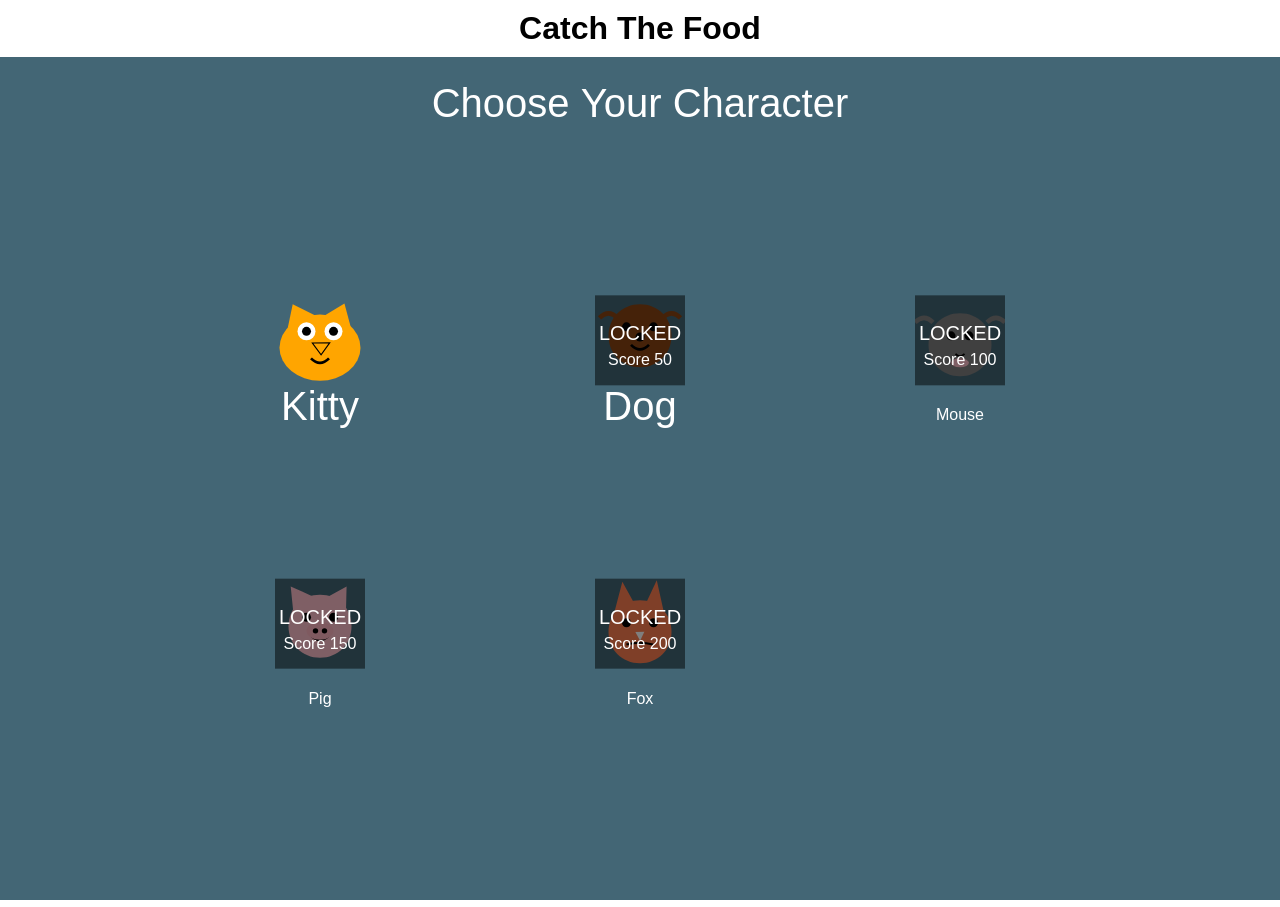
==== catch-the-food/index.html @ 4b5584a0 "new folder" ====
<!DOCTYPE html>
<html lang="en">
<head>
    <meta charset="UTF-8">
    <meta name="viewport" content="width=device-width, initial-scale=1.0">
    <title>Catch The Food</title>
    <style>
        body, html {
            margin: 0;
            padding: 0;
            height: 100%;
            overflow: hidden;
            font-family: Arial, Helvetica, sans-serif;
        }
        h1 {
            text-align: center;
            margin: 10px 0;
        }
        canvas {
            display: block;
            width: 100%;
            height: calc(100% - 50px); /* Adjust based on header height */
        }
        #controls {
            position: absolute;
            top: 10px;
            right: 10px;
        }
        #controls button {
            margin-left: 10px;
            padding: 5px 10px;
            font-size: 16px;
        }
    </style>
</head>
<body>
    <h1>Catch The Food</h1>
    <div id="controls" style="display: none;">
        <button id="pauseBtn">Pause</button>
        <button id="restartBtn">Restart</button>
    </div>
    <canvas id="gameCanvas"></canvas>
    <audio id="targetSound" src="target.wav"></audio>
    <audio id="splatSound" src="splat.wav"></audio>
    <script>
        // Get the canvas element
        const canvas = document.getElementById('gameCanvas');
        const ctx = canvas.getContext('2d');

        console.log('Canvas element:', canvas);
        console.log('Canvas context:', ctx);

        // Set canvas size
        function resizeCanvas() {
            canvas.width = window.innerWidth;
            canvas.height = window.innerHeight - 50; // Adjust for header
            console.log('Canvas resized:', canvas.width, 'x', canvas.height);
        }
        resizeCanvas();
        window.addEventListener('resize', resizeCanvas);

        // Load character images
        const kittyImage = new Image();
        kittyImage.src = 'kitty.svg';
        const dogImage = new Image();
        dogImage.src = 'dog.svg';
        const mouseImage = new Image();
        mouseImage.src = 'mouse.svg';
        const pigImage = new Image();
        pigImage.src = 'pig.svg';
        const foxImage = new Image();
        foxImage.src = 'fox.svg';

        let selectedCharacter = null;

        // Game state
        let gameState = {
            fallingFood: [],
            character: {
                x: canvas.width / 2 - 45, // Center horizontally
                y: canvas.height - 225,
                width: 90,
                height: 90,
                speed: 300 // pixels per second
            },
            score: 0,
            highScore: parseInt(localStorage.getItem('highScore')) || 0,
            missedFood: 0,
            isPaused: false,
            isGameOver: false,
            groundColors: [],
            targetFood: '',
            newHighScore: false,
            foodSpawnTimer: 0,
            foodSpawnInterval: 0.5, // Spawn food every 0.5 seconds
            characterSelection: true
        };

        // Initialize ground colors
        for (let i = 0; i < canvas.width; i++) {
            gameState.groundColors.push('#8B4513');
        }

        // Get control buttons
        const pauseBtn = document.getElementById('pauseBtn');
        const restartBtn = document.getElementById('restartBtn');

        // Event listeners for buttons
        pauseBtn.addEventListener('click', togglePause);
        restartBtn.addEventListener('click', restartGame);

        function togglePause() {
            gameState.isPaused = !gameState.isPaused;
            pauseBtn.textContent = gameState.isPaused ? 'Resume' : 'Pause';
        }

        function startGame(character) {
            console.log('Starting game with character:', character);
            selectedCharacter = character;
            gameState.characterSelection = false;
            document.getElementById('controls').style.display = 'block';
            restartGame(false);
            lastTime = 0; // Reset lastTime to restart the game loop properly
            console.log('Selected character after starting game:', selectedCharacter);
        }

        function restartGame(resetCharacter = true) {
            const currentHighScore = Math.max(gameState.score, gameState.highScore);
            localStorage.setItem('highScore', currentHighScore);
            
            gameState = {
                fallingFood: [],
                character: {
                    x: canvas.width / 2 - 45, // Center horizontally
                    y: canvas.height - 225,
                    width: 90,
                    height: 90,
                    speed: 300 // pixels per second
                },
                score: 0,
                highScore: currentHighScore,
                missedFood: 0,
                isPaused: false,
                isGameOver: false,
                groundColors: [],
                targetFood: foodTypes[Math.floor(Math.random() * foodTypes.length)],
                newHighScore: false,
                foodSpawnTimer: 0,
                foodSpawnInterval: 0.5, // Spawn food every 0.5 seconds
                characterSelection: resetCharacter
            };
            pauseBtn.textContent = 'Pause';
            // Reinitialize ground colors
            for (let i = 0; i < canvas.width; i++) {
                gameState.groundColors.push('#8B4513');
            }
            if (resetCharacter) {
                selectedCharacter = null;
                document.getElementById('controls').style.display = 'none';
            } else {
                document.getElementById('controls').style.display = 'block';
            }
        }

        // Function to handle character selection
        function handleCharacterSelection(x, y) {
            if (gameState.characterSelection) {
                const characterSize = 90;
                const rows = 2;
                const cols = 3;

                for (let i = 0; i < rows; i++) {
                    for (let j = 0; j < cols; j++) {
                        const index = i * cols + j;
                        if (index < characters.length) {
                            const centerX = (j + 1) * canvas.width / (cols + 1);
                            const centerY = (i + 1) * canvas.height / (rows + 1);

                            if (x > centerX - characterSize / 2 && x < centerX + characterSize / 2 &&
                                y > centerY - characterSize / 2 && y < centerY + characterSize / 2) {
                                if (gameState.highScore >= characters[index].unlockScore) {
                                    startGame(characters[index].name.toLowerCase());
                                    return;
                                } else {
                                    console.log(`Character ${characters[index].name} is locked. Reach score ${characters[index].unlockScore} to unlock.`);
                                }
                            }
                        }
                    }
                }
            }
        }

        // Add event listener for character selection (mouse click)
        canvas.addEventListener('click', (e) => {
            const rect = canvas.getBoundingClientRect();
            const x = e.clientX - rect.left;
            const y = e.clientY - rect.top;
            handleCharacterSelection(x, y);
        });

        // Add event listener for character selection (touch)
        canvas.addEventListener('touchstart', (e) => {
            e.preventDefault();
            const rect = canvas.getBoundingClientRect();
            const touch = e.touches[0];
            const x = touch.clientX - rect.left;
            const y = touch.clientY - rect.top;
            handleCharacterSelection(x, y);
        }, { passive: false });

        const foodTypes = ['corn', 'tomato', 'carrot', 'lettuce'];
        const foodImages = {};
        const foodColors = {
            'corn': '#FFD700',
            'tomato': '#FF6347',
            'carrot': '#FFA500',
            'lettuce': '#90EE90'
        };

        // Load food SVGs
        foodTypes.forEach(type => {
            foodImages[type] = new Image();
            foodImages[type].src = `${type}.svg`;
        });

        function createFallingFood() {
            const type = foodTypes[Math.floor(Math.random() * foodTypes.length)];
            return {
                type: type,
                x: Math.random() * (canvas.width - 40),
                y: -50,
                width: 40,
                height: 40,
                speed: 120 + Math.random() * 120 // 120-240 pixels per second
            };
        }

        // Keyboard state
        let keys = {};

        // Event listeners for keyboard input
        window.addEventListener('keydown', (e) => {
            keys[e.code] = true;
        });
        window.addEventListener('keyup', (e) => {
            keys[e.code] = false;
        });

        // Touch controls
        canvas.addEventListener('touchstart', (e) => {
            e.preventDefault();
            e.stopPropagation();
            const touch = e.touches[0];
            const canvasRect = canvas.getBoundingClientRect();
            const canvasCenterX = canvasRect.left + canvasRect.width / 2;

            if (touch.clientX < canvasCenterX) {
                keys['ArrowLeft'] = true;
                keys['ArrowRight'] = false;
            } else {
                keys['ArrowLeft'] = false;
                keys['ArrowRight'] = true;
            }
        }, { passive: false });

        canvas.addEventListener('touchend', (e) => {
            e.preventDefault();
            e.stopPropagation();
            keys['ArrowLeft'] = false;
            keys['ArrowRight'] = false;
        }, { passive: false });

        let lastTime = 0;
        const fixedDeltaTime = 1000 / 60; // 60 FPS
        let accumulator = 0;

        const characters = [
            { name: 'Kitty', image: kittyImage, unlockScore: 0 },
            { name: 'Dog', image: dogImage, unlockScore: 50 },
            { name: 'Mouse', image: mouseImage, unlockScore: 100 },
            { name: 'Pig', image: pigImage, unlockScore: 150 },
            { name: 'Fox', image: foxImage, unlockScore: 200 }
        ];

        function gameLoop(currentTime) {
            if (lastTime === 0) {
                lastTime = currentTime;
            }

            const deltaTime = currentTime - lastTime;
            lastTime = currentTime;

            // Clear the canvas
            ctx.clearRect(0, 0, canvas.width, canvas.height);

            // Draw game objects
            draw();

            if (!gameState.characterSelection) {
                accumulator += deltaTime;

                while (accumulator >= fixedDeltaTime) {
                    if (!gameState.isPaused && !gameState.isGameOver) {
                        update(fixedDeltaTime / 1000); // Convert to seconds
                    }
                    accumulator -= fixedDeltaTime;
                }
            }

            requestAnimationFrame(gameLoop);
        }

        // Start the game loop when the page loads
        window.addEventListener('load', () => {
            console.log('Page loaded, starting game loop');
            requestAnimationFrame(gameLoop);
        });

        function update(dt) {
            // Move character based on keyboard input
            if (keys['ArrowLeft'] && gameState.character.x > 0) {
                gameState.character.x -= gameState.character.speed * dt;
            }
            if (keys['ArrowRight'] && gameState.character.x < canvas.width - gameState.character.width) {
                gameState.character.x += gameState.character.speed * dt;
            }

            // Add new falling food
            gameState.foodSpawnTimer += dt;
            if (gameState.foodSpawnTimer >= gameState.foodSpawnInterval) {
                gameState.fallingFood.push(createFallingFood());
                gameState.foodSpawnTimer = 0;
            }

            // Update falling food
            gameState.fallingFood.forEach((food, index) => {
                food.y += food.speed * dt;

                // Check for collision with character
                if (food.y + food.height > gameState.character.y &&
                    food.y < gameState.character.y + gameState.character.height &&
                    food.x + food.width > gameState.character.x &&
                    food.x < gameState.character.x + gameState.character.width) {
                    if (food.type === gameState.targetFood) {
                        gameState.score += 10;
                        // Play sound when target food is caught
                        document.getElementById('targetSound').play();
                        // Change target food after successful catch
                        gameState.targetFood = foodTypes[Math.floor(Math.random() * foodTypes.length)];
                    }
                    gameState.fallingFood.splice(index, 1);
                }

                // Squish food if it reaches the ground
                if (food.y + food.height >= canvas.height - 100) {
                    food.height = Math.max(5, food.height - food.speed * dt);
                    food.width = Math.min(60, food.width + food.speed * dt);
                    food.y = canvas.height - 100 - food.height;

                    // Change ground color
                    const groundX = Math.floor(food.x + food.width / 2);
                    const colorWidth = Math.floor(food.width / 2);
                    for (let i = Math.max(0, groundX - colorWidth); i < Math.min(canvas.width, groundX + colorWidth); i++) {
                        gameState.groundColors[i] = foodColors[food.type];
                    }

                    // Remove food if it's fully squished
                    if (food.height <= 5) {
                        gameState.fallingFood.splice(index, 1);
                        // Play splat sound when food hits the ground
                        document.getElementById('splatSound').play();
                        if (food.type === gameState.targetFood) {
                            gameState.missedFood++;
                            
                            if (gameState.missedFood >= 10) {
                                gameState.isGameOver = true;
                                if (gameState.score > gameState.highScore) {
                                    gameState.highScore = gameState.score;
                                    localStorage.setItem('highScore', gameState.highScore);
                                    gameState.newHighScore = true;
                                }
                            }
                        }
                    }
                }
            });
        }

        function drawCharacter() {
            let characterImage;
            switch (selectedCharacter) {
                case 'kitty':
                    characterImage = kittyImage;
                    break;
                case 'dog':
                    characterImage = dogImage;
                    break;
                case 'mouse':
                    characterImage = mouseImage;
                    break;
                case 'pig':
                    characterImage = pigImage;
                    break;
                case 'fox':
                    characterImage = foxImage;
                    break;
                default:
                    console.log('Invalid character:', selectedCharacter);
                    return;
            }
            if (characterImage.complete) {
                ctx.drawImage(characterImage, gameState.character.x, gameState.character.y, gameState.character.width, gameState.character.height);
            } else {
                console.log('Character image not loaded:', selectedCharacter);
            }
        }

        function draw() {
            // Draw sky
            ctx.fillStyle = '#87CEEB';
            ctx.fillRect(0, 0, canvas.width, canvas.height);

            if (gameState.characterSelection) {
                // Draw character selection screen
                ctx.fillStyle = 'rgba(0, 0, 0, 0.5)';
                ctx.fillRect(0, 0, canvas.width, canvas.height);
                ctx.fillStyle = 'white';
                ctx.font = '40px Arial';
                ctx.textAlign = 'center';
                ctx.fillText('Choose Your Character', canvas.width / 2, 60);

                const rows = 2;
                const cols = 3;

                for (let i = 0; i < rows; i++) {
                    for (let j = 0; j < cols; j++) {
                        const index = i * cols + j;
                        if (index < characters.length) {
                            const centerX = (j + 1) * canvas.width / (cols + 1);
                            const centerY = (i + 1) * canvas.height / (rows + 1);

                            ctx.drawImage(characters[index].image, centerX - 45, centerY - 45, 90, 90);
                            ctx.fillText(characters[index].name, centerX, centerY + 80);

                            if (gameState.highScore < characters[index].unlockScore) {
                                ctx.fillStyle = 'rgba(0, 0, 0, 0.5)';
                                ctx.fillRect(centerX - 45, centerY - 45, 90, 90);
                                ctx.fillStyle = 'white';
                                ctx.font = '20px Arial';
                                ctx.fillText('LOCKED', centerX, centerY);
                                ctx.font = '16px Arial';
                                ctx.fillText(`Score ${characters[index].unlockScore}`, centerX, centerY + 25);
                            }
                        }
                    }
                }

                ctx.textAlign = 'left';
                return;
            }

            // Draw colored ground
            for (let i = 0; i < canvas.width; i++) {
                ctx.fillStyle = gameState.groundColors[i];
                ctx.fillRect(i, canvas.height - 100, 1, 100);
            }

            // Draw grass
            ctx.fillStyle = '#228B22';
            ctx.fillRect(0, canvas.height - 120, canvas.width, 20);

            // Draw character
            drawCharacter();

            // Draw falling food
            gameState.fallingFood.forEach(food => {
                ctx.drawImage(foodImages[food.type], food.x, food.y, food.width, food.height);
            });

            // Draw target food
            ctx.fillStyle = 'white';
            ctx.fillRect(10, 10, 60, 60);
            ctx.drawImage(foodImages[gameState.targetFood], 20, 20, 40, 40);
            ctx.fillStyle = 'black';
            ctx.font = '16px Arial';
            ctx.fillText('Target:', 10, 90);

            // Draw score and missed food count
            ctx.fillStyle = 'black';
            ctx.font = '20px Arial';
            ctx.fillText(`Score: ${gameState.score}`, 80, 30);
            ctx.fillText(`High Score: ${gameState.highScore}`, 80, 60);
            ctx.fillText(`Missed: ${gameState.missedFood}`, 80, 90);

            // Draw pause message
            if (gameState.isPaused) {
                ctx.fillStyle = 'rgba(0, 0, 0, 0.5)';
                ctx.fillRect(0, 0, canvas.width, canvas.height);
                ctx.fillStyle = 'white';
                ctx.font = '40px Arial';
                ctx.textAlign = 'center';
                ctx.fillText('PAUSED', canvas.width / 2, canvas.height / 2);
                ctx.textAlign = 'left';
            }

            // Draw game over message
            if (gameState.isGameOver) {
                ctx.fillStyle = 'rgba(0, 0, 0, 0.5)';
                ctx.fillRect(0, 0, canvas.width, canvas.height);
                ctx.fillStyle = 'white';
                ctx.font = '40px Arial';
                ctx.textAlign = 'center';
                ctx.fillText('GAME OVER', canvas.width / 2, canvas.height / 2 - 60);
                ctx.font = '30px Arial';
                ctx.fillText(`Final Score: ${gameState.score}`, canvas.width / 2, canvas.height / 2);
                if (gameState.newHighScore) {
                    ctx.fillStyle = 'yellow';
                    ctx.fillText('New High Score!', canvas.width / 2, canvas.height / 2 + 40);
                    ctx.fillStyle = 'white';
                }
                ctx.fillText(`High Score: ${gameState.highScore}`, canvas.width / 2, canvas.height / 2 + 80);
                ctx.fillText('Press Restart to play again', canvas.width / 2, canvas.height / 2 + 120);
                ctx.textAlign = 'left';
            }

            // Draw touch control indicators
            if (/Android|webOS|iPhone|iPad|iPod|BlackBerry|IEMobile|Opera Mini/i.test(navigator.userAgent)) {
                ctx.fillStyle = 'rgba(255, 255, 255, 0.3)';
                ctx.fillRect(0, canvas.height - 150, canvas.width / 2, 150);
                ctx.fillRect(canvas.width / 2, canvas.height - 150, canvas.width / 2, 150);
                
                ctx.fillStyle = 'rgba(0, 0, 0, 0.5)';
                ctx.font = '20px Arial';
                ctx.textAlign = 'center';
                ctx.fillText('←', canvas.width / 4, canvas.height - 75);
                ctx.fillText('→', 3 * canvas.width / 4, canvas.height - 75);
                ctx.textAlign = 'left';
            }
        }
    </script>
    <script>
        // Start the game loop when the page loads
        window.addEventListener('load', () => {
            console.log('Page loaded, starting game loop');
            requestAnimationFrame(gameLoop);
        });
    </script>
    <!-- Google tag (gtag.js) -->
    <script async src="https://www.googletagmanager.com/gtag/js?id=G-BMD43MJGNP"></script>
    <script>
        window.dataLayer = window.dataLayer || [];
          function gtag(){dataLayer.push(arguments);}
          gtag('js', new Date());

      gtag('config', 'G-BMD43MJGNP');
    </script>
</body>
</html>
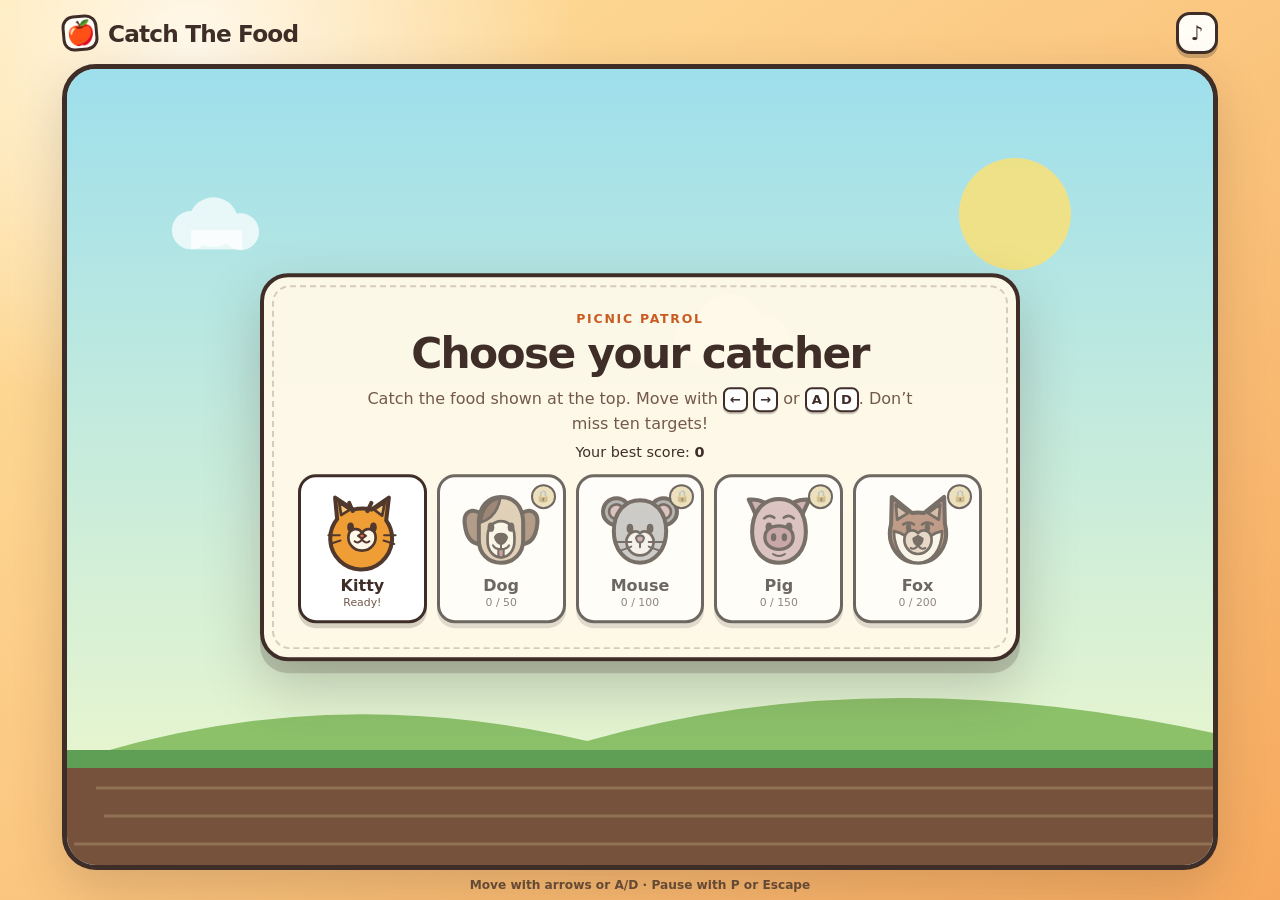
==== commit 0504f28c: "Refresh Catch The Food gameplay and art" ====
--- a/catch-the-food/index.html
+++ b/catch-the-food/index.html
@@ -1,559 +1,93 @@
-<!DOCTYPE html>
+<!doctype html>
 <html lang="en">
 <head>
-    <meta charset="UTF-8">
-    <meta name="viewport" content="width=device-width, initial-scale=1.0">
+    <meta charset="utf-8">
+    <meta name="viewport" content="width=device-width, initial-scale=1, viewport-fit=cover">
+    <meta name="theme-color" content="#f7b85b">
+    <meta name="description" content="Catch the matching food, protect the picnic, and unlock a cast of hungry animal friends.">
     <title>Catch The Food</title>
-    <style>
-        body, html {
-            margin: 0;
-            padding: 0;
-            height: 100%;
-            overflow: hidden;
-            font-family: Arial, Helvetica, sans-serif;
-        }
-        h1 {
-            text-align: center;
-            margin: 10px 0;
-        }
-        canvas {
-            display: block;
-            width: 100%;
-            height: calc(100% - 50px); /* Adjust based on header height */
-        }
-        #controls {
-            position: absolute;
-            top: 10px;
-            right: 10px;
-        }
-        #controls button {
-            margin-left: 10px;
-            padding: 5px 10px;
-            font-size: 16px;
-        }
-    </style>
+    <link rel="icon" href="assets/food/tomato.svg" type="image/svg+xml">
+    <link rel="stylesheet" href="styles.css">
 </head>
 <body>
-    <h1>Catch The Food</h1>
-    <div id="controls" style="display: none;">
-        <button id="pauseBtn">Pause</button>
-        <button id="restartBtn">Restart</button>
-    </div>
-    <canvas id="gameCanvas"></canvas>
-    <audio id="targetSound" src="target.wav"></audio>
-    <audio id="splatSound" src="splat.wav"></audio>
-    <script>
-        // Get the canvas element
-        const canvas = document.getElementById('gameCanvas');
-        const ctx = canvas.getContext('2d');
+    <main class="page-shell">
+        <header class="topbar">
+            <a class="brand" href="./" aria-label="Catch The Food home">
+                <span class="brand-mark" aria-hidden="true">🍎</span>
+                <span>Catch The Food</span>
+            </a>
+            <div class="topbar-actions">
+                <button class="icon-button" id="pauseButton" type="button" aria-label="Pause game" hidden>
+                    <span aria-hidden="true">Ⅱ</span>
+                </button>
+                <button class="icon-button" id="muteButton" type="button" aria-label="Mute sound" aria-pressed="false">
+                    <span id="muteIcon" aria-hidden="true">♪</span>
+                </button>
+            </div>
+        </header>
 
-        console.log('Canvas element:', canvas);
-        console.log('Canvas context:', ctx);
+        <section class="game-frame" aria-label="Catch The Food game">
+            <canvas id="gameCanvas" aria-hidden="true"></canvas>
 
-        // Set canvas size
-        function resizeCanvas() {
-            canvas.width = window.innerWidth;
-            canvas.height = window.innerHeight - 50; // Adjust for header
-            console.log('Canvas resized:', canvas.width, 'x', canvas.height);
-        }
-        resizeCanvas();
-        window.addEventListener('resize', resizeCanvas);
+            <section class="hud" id="hud" aria-label="Game status" hidden>
+                <div class="score-card">
+                    <span class="hud-label">Score</span>
+                    <strong id="scoreValue">0</strong>
+                </div>
 
-        // Load character images
-        const kittyImage = new Image();
-        kittyImage.src = 'kitty.svg';
-        const dogImage = new Image();
-        dogImage.src = 'dog.svg';
-        const mouseImage = new Image();
-        mouseImage.src = 'mouse.svg';
-        const pigImage = new Image();
-        pigImage.src = 'pig.svg';
-        const foxImage = new Image();
-        foxImage.src = 'fox.svg';
+                <div class="target-card" id="targetCard">
+                    <span class="target-label">Catch</span>
+                    <img id="targetImage" alt="">
+                    <strong id="targetName">Food</strong>
+                </div>
 
-        let selectedCharacter = null;
+                <div class="score-card score-card-right">
+                    <span class="hud-label">Best</span>
+                    <strong id="highScoreValue">0</strong>
+                </div>
 
-        // Game state
-        let gameState = {
-            fallingFood: [],
-            character: {
-                x: canvas.width / 2 - 45, // Center horizontally
-                y: canvas.height - 225,
-                width: 90,
-                height: 90,
-                speed: 300 // pixels per second
-            },
-            score: 0,
-            highScore: parseInt(localStorage.getItem('highScore')) || 0,
-            missedFood: 0,
-            isPaused: false,
-            isGameOver: false,
-            groundColors: [],
-            targetFood: '',
-            newHighScore: false,
-            foodSpawnTimer: 0,
-            foodSpawnInterval: 0.5, // Spawn food every 0.5 seconds
-            characterSelection: true
-        };
+                <div class="miss-meter" id="missMeter" aria-label="Ten chances remaining"></div>
+            </section>
 
-        // Initialize ground colors
-        for (let i = 0; i < canvas.width; i++) {
-            gameState.groundColors.push('#8B4513');
-        }
+            <section class="screen-card selection-card" id="selectionScreen" aria-labelledby="selectionTitle">
+                <p class="eyebrow">Picnic patrol</p>
+                <h1 id="selectionTitle">Choose your catcher</h1>
+                <p class="instructions">Catch the food shown at the top. Move with <kbd>←</kbd> <kbd>→</kbd> or <kbd>A</kbd> <kbd>D</kbd>. Don’t miss ten targets!</p>
+                <p class="best-score">Your best score: <strong id="selectionHighScore">0</strong></p>
+                <div class="character-grid" id="characterGrid"></div>
+            </section>
 
-        // Get control buttons
-        const pauseBtn = document.getElementById('pauseBtn');
-        const restartBtn = document.getElementById('restartBtn');
+            <section class="screen-card compact-card" id="pauseScreen" aria-labelledby="pauseTitle" hidden>
+                <p class="eyebrow">Taking a breather</p>
+                <h2 id="pauseTitle">Paused</h2>
+                <button class="primary-button" id="resumeButton" type="button">Keep playing</button>
+            </section>
 
-        // Event listeners for buttons
-        pauseBtn.addEventListener('click', togglePause);
-        restartBtn.addEventListener('click', restartGame);
+            <section class="screen-card compact-card" id="gameOverScreen" aria-labelledby="gameOverTitle" hidden>
+                <p class="eyebrow" id="gameOverEyebrow">Picnic complete</p>
+                <h2 id="gameOverTitle">Great catching!</h2>
+                <div class="final-score">
+                    <span>Final score</span>
+                    <strong id="finalScoreValue">0</strong>
+                </div>
+                <p id="gameOverMessage">Your animal friend is ready for another round.</p>
+                <div class="unlocks" id="unlockMessage" hidden></div>
+                <div class="button-row">
+                    <button class="primary-button" id="playAgainButton" type="button">Play again</button>
+                    <button class="secondary-button" id="chooseCharacterButton" type="button">Choose character</button>
+                </div>
+            </section>
 
-        function togglePause() {
-            gameState.isPaused = !gameState.isPaused;
-            pauseBtn.textContent = gameState.isPaused ? 'Resume' : 'Pause';
-        }
+            <div class="touch-controls" id="touchControls" aria-label="Movement controls" hidden>
+                <button id="moveLeftButton" type="button" aria-label="Move left"><span aria-hidden="true">←</span></button>
+                <button id="moveRightButton" type="button" aria-label="Move right"><span aria-hidden="true">→</span></button>
+            </div>
+        </section>
 
-        function startGame(character) {
-            console.log('Starting game with character:', character);
-            selectedCharacter = character;
-            gameState.characterSelection = false;
-            document.getElementById('controls').style.display = 'block';
-            restartGame(false);
-            lastTime = 0; // Reset lastTime to restart the game loop properly
-            console.log('Selected character after starting game:', selectedCharacter);
-        }
+        <p class="keyboard-hint">Move with arrows or A/D · Pause with P or Escape</p>
+        <p class="sr-only" id="liveStatus" aria-live="polite" aria-atomic="true"></p>
+    </main>
 
-        function restartGame(resetCharacter = true) {
-            const currentHighScore = Math.max(gameState.score, gameState.highScore);
-            localStorage.setItem('highScore', currentHighScore);
-            
-            gameState = {
-                fallingFood: [],
-                character: {
-                    x: canvas.width / 2 - 45, // Center horizontally
-                    y: canvas.height - 225,
-                    width: 90,
-                    height: 90,
-                    speed: 300 // pixels per second
-                },
-                score: 0,
-                highScore: currentHighScore,
-                missedFood: 0,
-                isPaused: false,
-                isGameOver: false,
-                groundColors: [],
-                targetFood: foodTypes[Math.floor(Math.random() * foodTypes.length)],
-                newHighScore: false,
-                foodSpawnTimer: 0,
-                foodSpawnInterval: 0.5, // Spawn food every 0.5 seconds
-                characterSelection: resetCharacter
-            };
-            pauseBtn.textContent = 'Pause';
-            // Reinitialize ground colors
-            for (let i = 0; i < canvas.width; i++) {
-                gameState.groundColors.push('#8B4513');
-            }
-            if (resetCharacter) {
-                selectedCharacter = null;
-                document.getElementById('controls').style.display = 'none';
-            } else {
-                document.getElementById('controls').style.display = 'block';
-            }
-        }
-
-        // Function to handle character selection
-        function handleCharacterSelection(x, y) {
-            if (gameState.characterSelection) {
-                const characterSize = 90;
-                const rows = 2;
-                const cols = 3;
-
-                for (let i = 0; i < rows; i++) {
-                    for (let j = 0; j < cols; j++) {
-                        const index = i * cols + j;
-                        if (index < characters.length) {
-                            const centerX = (j + 1) * canvas.width / (cols + 1);
-                            const centerY = (i + 1) * canvas.height / (rows + 1);
-
-                            if (x > centerX - characterSize / 2 && x < centerX + characterSize / 2 &&
-                                y > centerY - characterSize / 2 && y < centerY + characterSize / 2) {
-                                if (gameState.highScore >= characters[index].unlockScore) {
-                                    startGame(characters[index].name.toLowerCase());
-                                    return;
-                                } else {
-                                    console.log(`Character ${characters[index].name} is locked. Reach score ${characters[index].unlockScore} to unlock.`);
-                                }
-                            }
-                        }
-                    }
-                }
-            }
-        }
-
-        // Add event listener for character selection (mouse click)
-        canvas.addEventListener('click', (e) => {
-            const rect = canvas.getBoundingClientRect();
-            const x = e.clientX - rect.left;
-            const y = e.clientY - rect.top;
-            handleCharacterSelection(x, y);
-        });
-
-        // Add event listener for character selection (touch)
-        canvas.addEventListener('touchstart', (e) => {
-            e.preventDefault();
-            const rect = canvas.getBoundingClientRect();
-            const touch = e.touches[0];
-            const x = touch.clientX - rect.left;
-            const y = touch.clientY - rect.top;
-            handleCharacterSelection(x, y);
-        }, { passive: false });
-
-        const foodTypes = ['corn', 'tomato', 'carrot', 'lettuce'];
-        const foodImages = {};
-        const foodColors = {
-            'corn': '#FFD700',
-            'tomato': '#FF6347',
-            'carrot': '#FFA500',
-            'lettuce': '#90EE90'
-        };
-
-        // Load food SVGs
-        foodTypes.forEach(type => {
-            foodImages[type] = new Image();
-            foodImages[type].src = `${type}.svg`;
-        });
-
-        function createFallingFood() {
-            const type = foodTypes[Math.floor(Math.random() * foodTypes.length)];
-            return {
-                type: type,
-                x: Math.random() * (canvas.width - 40),
-                y: -50,
-                width: 40,
-                height: 40,
-                speed: 120 + Math.random() * 120 // 120-240 pixels per second
-            };
-        }
-
-        // Keyboard state
-        let keys = {};
-
-        // Event listeners for keyboard input
-        window.addEventListener('keydown', (e) => {
-            keys[e.code] = true;
-        });
-        window.addEventListener('keyup', (e) => {
-            keys[e.code] = false;
-        });
-
-        // Touch controls
-        canvas.addEventListener('touchstart', (e) => {
-            e.preventDefault();
-            e.stopPropagation();
-            const touch = e.touches[0];
-            const canvasRect = canvas.getBoundingClientRect();
-            const canvasCenterX = canvasRect.left + canvasRect.width / 2;
-
-            if (touch.clientX < canvasCenterX) {
-                keys['ArrowLeft'] = true;
-                keys['ArrowRight'] = false;
-            } else {
-                keys['ArrowLeft'] = false;
-                keys['ArrowRight'] = true;
-            }
-        }, { passive: false });
-
-        canvas.addEventListener('touchend', (e) => {
-            e.preventDefault();
-            e.stopPropagation();
-            keys['ArrowLeft'] = false;
-            keys['ArrowRight'] = false;
-        }, { passive: false });
-
-        let lastTime = 0;
-        const fixedDeltaTime = 1000 / 60; // 60 FPS
-        let accumulator = 0;
-
-        const characters = [
-            { name: 'Kitty', image: kittyImage, unlockScore: 0 },
-            { name: 'Dog', image: dogImage, unlockScore: 50 },
-            { name: 'Mouse', image: mouseImage, unlockScore: 100 },
-            { name: 'Pig', image: pigImage, unlockScore: 150 },
-            { name: 'Fox', image: foxImage, unlockScore: 200 }
-        ];
-
-        function gameLoop(currentTime) {
-            if (lastTime === 0) {
-                lastTime = currentTime;
-            }
-
-            const deltaTime = currentTime - lastTime;
-            lastTime = currentTime;
-
-            // Clear the canvas
-            ctx.clearRect(0, 0, canvas.width, canvas.height);
-
-            // Draw game objects
-            draw();
-
-            if (!gameState.characterSelection) {
-                accumulator += deltaTime;
-
-                while (accumulator >= fixedDeltaTime) {
-                    if (!gameState.isPaused && !gameState.isGameOver) {
-                        update(fixedDeltaTime / 1000); // Convert to seconds
-                    }
-                    accumulator -= fixedDeltaTime;
-                }
-            }
-
-            requestAnimationFrame(gameLoop);
-        }
-
-        // Start the game loop when the page loads
-        window.addEventListener('load', () => {
-            console.log('Page loaded, starting game loop');
-            requestAnimationFrame(gameLoop);
-        });
-
-        function update(dt) {
-            // Move character based on keyboard input
-            if (keys['ArrowLeft'] && gameState.character.x > 0) {
-                gameState.character.x -= gameState.character.speed * dt;
-            }
-            if (keys['ArrowRight'] && gameState.character.x < canvas.width - gameState.character.width) {
-                gameState.character.x += gameState.character.speed * dt;
-            }
-
-            // Add new falling food
-            gameState.foodSpawnTimer += dt;
-            if (gameState.foodSpawnTimer >= gameState.foodSpawnInterval) {
-                gameState.fallingFood.push(createFallingFood());
-                gameState.foodSpawnTimer = 0;
-            }
-
-            // Update falling food
-            gameState.fallingFood.forEach((food, index) => {
-                food.y += food.speed * dt;
-
-                // Check for collision with character
-                if (food.y + food.height > gameState.character.y &&
-                    food.y < gameState.character.y + gameState.character.height &&
-                    food.x + food.width > gameState.character.x &&
-                    food.x < gameState.character.x + gameState.character.width) {
-                    if (food.type === gameState.targetFood) {
-                        gameState.score += 10;
-                        // Play sound when target food is caught
-                        document.getElementById('targetSound').play();
-                        // Change target food after successful catch
-                        gameState.targetFood = foodTypes[Math.floor(Math.random() * foodTypes.length)];
-                    }
-                    gameState.fallingFood.splice(index, 1);
-                }
-
-                // Squish food if it reaches the ground
-                if (food.y + food.height >= canvas.height - 100) {
-                    food.height = Math.max(5, food.height - food.speed * dt);
-                    food.width = Math.min(60, food.width + food.speed * dt);
-                    food.y = canvas.height - 100 - food.height;
-
-                    // Change ground color
-                    const groundX = Math.floor(food.x + food.width / 2);
-                    const colorWidth = Math.floor(food.width / 2);
-                    for (let i = Math.max(0, groundX - colorWidth); i < Math.min(canvas.width, groundX + colorWidth); i++) {
-                        gameState.groundColors[i] = foodColors[food.type];
-                    }
-
-                    // Remove food if it's fully squished
-                    if (food.height <= 5) {
-                        gameState.fallingFood.splice(index, 1);
-                        // Play splat sound when food hits the ground
-                        document.getElementById('splatSound').play();
-                        if (food.type === gameState.targetFood) {
-                            gameState.missedFood++;
-                            
-                            if (gameState.missedFood >= 10) {
-                                gameState.isGameOver = true;
-                                if (gameState.score > gameState.highScore) {
-                                    gameState.highScore = gameState.score;
-                                    localStorage.setItem('highScore', gameState.highScore);
-                                    gameState.newHighScore = true;
-                                }
-                            }
-                        }
-                    }
-                }
-            });
-        }
-
-        function drawCharacter() {
-            let characterImage;
-            switch (selectedCharacter) {
-                case 'kitty':
-                    characterImage = kittyImage;
-                    break;
-                case 'dog':
-                    characterImage = dogImage;
-                    break;
-                case 'mouse':
-                    characterImage = mouseImage;
-                    break;
-                case 'pig':
-                    characterImage = pigImage;
-                    break;
-                case 'fox':
-                    characterImage = foxImage;
-                    break;
-                default:
-                    console.log('Invalid character:', selectedCharacter);
-                    return;
-            }
-            if (characterImage.complete) {
-                ctx.drawImage(characterImage, gameState.character.x, gameState.character.y, gameState.character.width, gameState.character.height);
-            } else {
-                console.log('Character image not loaded:', selectedCharacter);
-            }
-        }
-
-        function draw() {
-            // Draw sky
-            ctx.fillStyle = '#87CEEB';
-            ctx.fillRect(0, 0, canvas.width, canvas.height);
-
-            if (gameState.characterSelection) {
-                // Draw character selection screen
-                ctx.fillStyle = 'rgba(0, 0, 0, 0.5)';
-                ctx.fillRect(0, 0, canvas.width, canvas.height);
-                ctx.fillStyle = 'white';
-                ctx.font = '40px Arial';
-                ctx.textAlign = 'center';
-                ctx.fillText('Choose Your Character', canvas.width / 2, 60);
-
-                const rows = 2;
-                const cols = 3;
-
-                for (let i = 0; i < rows; i++) {
-                    for (let j = 0; j < cols; j++) {
-                        const index = i * cols + j;
-                        if (index < characters.length) {
-                            const centerX = (j + 1) * canvas.width / (cols + 1);
-                            const centerY = (i + 1) * canvas.height / (rows + 1);
-
-                            ctx.drawImage(characters[index].image, centerX - 45, centerY - 45, 90, 90);
-                            ctx.fillText(characters[index].name, centerX, centerY + 80);
-
-                            if (gameState.highScore < characters[index].unlockScore) {
-                                ctx.fillStyle = 'rgba(0, 0, 0, 0.5)';
-                                ctx.fillRect(centerX - 45, centerY - 45, 90, 90);
-                                ctx.fillStyle = 'white';
-                                ctx.font = '20px Arial';
-                                ctx.fillText('LOCKED', centerX, centerY);
-                                ctx.font = '16px Arial';
-                                ctx.fillText(`Score ${characters[index].unlockScore}`, centerX, centerY + 25);
-                            }
-                        }
-                    }
-                }
-
-                ctx.textAlign = 'left';
-                return;
-            }
-
-            // Draw colored ground
-            for (let i = 0; i < canvas.width; i++) {
-                ctx.fillStyle = gameState.groundColors[i];
-                ctx.fillRect(i, canvas.height - 100, 1, 100);
-            }
-
-            // Draw grass
-            ctx.fillStyle = '#228B22';
-            ctx.fillRect(0, canvas.height - 120, canvas.width, 20);
-
-            // Draw character
-            drawCharacter();
-
-            // Draw falling food
-            gameState.fallingFood.forEach(food => {
-                ctx.drawImage(foodImages[food.type], food.x, food.y, food.width, food.height);
-            });
-
-            // Draw target food
-            ctx.fillStyle = 'white';
-            ctx.fillRect(10, 10, 60, 60);
-            ctx.drawImage(foodImages[gameState.targetFood], 20, 20, 40, 40);
-            ctx.fillStyle = 'black';
-            ctx.font = '16px Arial';
-            ctx.fillText('Target:', 10, 90);
-
-            // Draw score and missed food count
-            ctx.fillStyle = 'black';
-            ctx.font = '20px Arial';
-            ctx.fillText(`Score: ${gameState.score}`, 80, 30);
-            ctx.fillText(`High Score: ${gameState.highScore}`, 80, 60);
-            ctx.fillText(`Missed: ${gameState.missedFood}`, 80, 90);
-
-            // Draw pause message
-            if (gameState.isPaused) {
-                ctx.fillStyle = 'rgba(0, 0, 0, 0.5)';
-                ctx.fillRect(0, 0, canvas.width, canvas.height);
-                ctx.fillStyle = 'white';
-                ctx.font = '40px Arial';
-                ctx.textAlign = 'center';
-                ctx.fillText('PAUSED', canvas.width / 2, canvas.height / 2);
-                ctx.textAlign = 'left';
-            }
-
-            // Draw game over message
-            if (gameState.isGameOver) {
-                ctx.fillStyle = 'rgba(0, 0, 0, 0.5)';
-                ctx.fillRect(0, 0, canvas.width, canvas.height);
-                ctx.fillStyle = 'white';
-                ctx.font = '40px Arial';
-                ctx.textAlign = 'center';
-                ctx.fillText('GAME OVER', canvas.width / 2, canvas.height / 2 - 60);
-                ctx.font = '30px Arial';
-                ctx.fillText(`Final Score: ${gameState.score}`, canvas.width / 2, canvas.height / 2);
-                if (gameState.newHighScore) {
-                    ctx.fillStyle = 'yellow';
-                    ctx.fillText('New High Score!', canvas.width / 2, canvas.height / 2 + 40);
-                    ctx.fillStyle = 'white';
-                }
-                ctx.fillText(`High Score: ${gameState.highScore}`, canvas.width / 2, canvas.height / 2 + 80);
-                ctx.fillText('Press Restart to play again', canvas.width / 2, canvas.height / 2 + 120);
-                ctx.textAlign = 'left';
-            }
-
-            // Draw touch control indicators
-            if (/Android|webOS|iPhone|iPad|iPod|BlackBerry|IEMobile|Opera Mini/i.test(navigator.userAgent)) {
-                ctx.fillStyle = 'rgba(255, 255, 255, 0.3)';
-                ctx.fillRect(0, canvas.height - 150, canvas.width / 2, 150);
-                ctx.fillRect(canvas.width / 2, canvas.height - 150, canvas.width / 2, 150);
-                
-                ctx.fillStyle = 'rgba(0, 0, 0, 0.5)';
-                ctx.font = '20px Arial';
-                ctx.textAlign = 'center';
-                ctx.fillText('←', canvas.width / 4, canvas.height - 75);
-                ctx.fillText('→', 3 * canvas.width / 4, canvas.height - 75);
-                ctx.textAlign = 'left';
-            }
-        }
-    </script>
-    <script>
-        // Start the game loop when the page loads
-        window.addEventListener('load', () => {
-            console.log('Page loaded, starting game loop');
-            requestAnimationFrame(gameLoop);
-        });
-    </script>
-    <!-- Google tag (gtag.js) -->
-    <script async src="https://www.googletagmanager.com/gtag/js?id=G-BMD43MJGNP"></script>
-    <script>
-        window.dataLayer = window.dataLayer || [];
-          function gtag(){dataLayer.push(arguments);}
-          gtag('js', new Date());
-
-      gtag('config', 'G-BMD43MJGNP');
-    </script>
+    <script src="game.js" defer></script>
 </body>
 </html>
--- a/catch-the-food/styles.css
+++ b/catch-the-food/styles.css
@@ -0,0 +1,681 @@
+:root {
+    color-scheme: light;
+    --ink: #3f2e28;
+    --ink-soft: #73594c;
+    --cream: #fff9e9;
+    --paper: #fffdf6;
+    --orange: #ef7f35;
+    --orange-dark: #c95c22;
+    --yellow: #ffd76a;
+    --green: #4f9652;
+    --sky: #a9e3ed;
+    --shadow: 0 18px 50px rgba(79, 54, 38, 0.2);
+    font-family: ui-rounded, "Arial Rounded MT Bold", "Trebuchet MS", system-ui, sans-serif;
+}
+
+* {
+    box-sizing: border-box;
+}
+
+html,
+body {
+    min-height: 100%;
+    margin: 0;
+    overscroll-behavior: none;
+}
+
+body {
+    min-height: 100dvh;
+    overflow: hidden;
+    color: var(--ink);
+    background:
+        radial-gradient(circle at 15% 5%, rgba(255, 255, 255, 0.8), transparent 24rem),
+        linear-gradient(145deg, #ffe3a1, #f6a95e);
+}
+
+button,
+a {
+    -webkit-tap-highlight-color: transparent;
+}
+
+button {
+    font: inherit;
+}
+
+button:focus-visible,
+a:focus-visible {
+    outline: 4px solid #225d7a;
+    outline-offset: 3px;
+}
+
+[hidden] {
+    display: none !important;
+}
+
+.page-shell {
+    width: min(1180px, 100%);
+    min-height: 100dvh;
+    margin: 0 auto;
+    padding: max(10px, env(safe-area-inset-top)) max(12px, env(safe-area-inset-right)) max(8px, env(safe-area-inset-bottom)) max(12px, env(safe-area-inset-left));
+    display: grid;
+    grid-template-rows: auto minmax(0, 1fr) auto;
+    gap: 8px;
+}
+
+.topbar {
+    min-height: 46px;
+    display: flex;
+    align-items: center;
+    justify-content: space-between;
+    gap: 12px;
+}
+
+.brand {
+    display: inline-flex;
+    align-items: center;
+    gap: 10px;
+    color: var(--ink);
+    font-size: clamp(1.1rem, 3vw, 1.45rem);
+    font-weight: 900;
+    text-decoration: none;
+    letter-spacing: -0.035em;
+}
+
+.brand-mark {
+    width: 36px;
+    height: 36px;
+    display: grid;
+    place-items: center;
+    border: 3px solid var(--ink);
+    border-radius: 12px;
+    background: var(--paper);
+    transform: rotate(-5deg);
+}
+
+.topbar-actions {
+    display: flex;
+    gap: 8px;
+}
+
+.icon-button {
+    width: 42px;
+    height: 42px;
+    border: 3px solid var(--ink);
+    border-radius: 14px;
+    color: var(--ink);
+    background: var(--paper);
+    box-shadow: 0 4px 0 rgba(63, 46, 40, 0.25);
+    cursor: pointer;
+    font-size: 1.25rem;
+    font-weight: 900;
+}
+
+.icon-button:active {
+    transform: translateY(3px);
+    box-shadow: 0 1px 0 rgba(63, 46, 40, 0.25);
+}
+
+.game-frame {
+    position: relative;
+    min-height: 0;
+    overflow: hidden;
+    border: 5px solid var(--ink);
+    border-radius: clamp(20px, 4vw, 34px);
+    background: var(--sky);
+    box-shadow: var(--shadow), inset 0 0 0 3px rgba(255, 255, 255, 0.55);
+    isolation: isolate;
+}
+
+#gameCanvas {
+    position: absolute;
+    inset: 0;
+    width: 100%;
+    height: 100%;
+    display: block;
+    touch-action: none;
+}
+
+.hud {
+    position: absolute;
+    z-index: 4;
+    inset: 12px 14px auto;
+    display: grid;
+    grid-template-columns: 1fr auto 1fr;
+    align-items: start;
+    gap: 12px;
+    pointer-events: none;
+}
+
+.score-card {
+    min-width: 92px;
+    justify-self: start;
+    padding: 8px 14px;
+    border: 3px solid var(--ink);
+    border-radius: 16px;
+    background: rgba(255, 253, 246, 0.93);
+    box-shadow: 0 5px 0 rgba(63, 46, 40, 0.18);
+}
+
+.score-card-right {
+    justify-self: end;
+    text-align: right;
+}
+
+.hud-label,
+.score-card strong {
+    display: block;
+}
+
+.hud-label {
+    color: var(--ink-soft);
+    font-size: 0.72rem;
+    font-weight: 900;
+    text-transform: uppercase;
+    letter-spacing: 0.1em;
+}
+
+.score-card strong {
+    font-size: clamp(1.35rem, 4vw, 2rem);
+    line-height: 1;
+}
+
+.target-card {
+    min-width: 126px;
+    margin-top: -4px;
+    padding: 6px 12px 8px;
+    display: grid;
+    grid-template-columns: 52px auto;
+    grid-template-rows: auto auto;
+    align-items: center;
+    column-gap: 8px;
+    border: 4px solid var(--ink);
+    border-radius: 20px;
+    background: var(--yellow);
+    box-shadow: 0 7px 0 rgba(63, 46, 40, 0.22);
+    transform-origin: top center;
+}
+
+.target-card.is-changing {
+    animation: target-pop 360ms ease-out;
+}
+
+.target-card img {
+    width: 52px;
+    height: 52px;
+    grid-row: 1 / 3;
+    object-fit: contain;
+}
+
+.target-label {
+    align-self: end;
+    font-size: 0.68rem;
+    font-weight: 900;
+    letter-spacing: 0.12em;
+    text-transform: uppercase;
+}
+
+.target-card strong {
+    align-self: start;
+    font-size: 1rem;
+    line-height: 1;
+}
+
+.miss-meter {
+    grid-column: 1 / 4;
+    justify-self: center;
+    display: flex;
+    gap: 4px;
+    padding: 5px 9px;
+    border-radius: 999px;
+    background: rgba(255, 253, 246, 0.9);
+    box-shadow: 0 3px 0 rgba(63, 46, 40, 0.16);
+}
+
+.chance-pip {
+    width: 13px;
+    height: 13px;
+    border: 2px solid var(--ink);
+    border-radius: 50% 50% 45% 55%;
+    background: #ef6a56;
+    transform: rotate(-8deg);
+    transition: opacity 180ms, transform 180ms, background-color 180ms;
+}
+
+.chance-pip.is-spent {
+    opacity: 0.28;
+    background: #9e887b;
+    transform: rotate(10deg) scale(0.72);
+}
+
+.screen-card {
+    position: absolute;
+    z-index: 7;
+    top: 50%;
+    left: 50%;
+    width: min(760px, calc(100% - 28px));
+    max-height: calc(100% - 24px);
+    overflow: auto;
+    padding: clamp(18px, 4vw, 34px);
+    border: 4px solid var(--ink);
+    border-radius: 28px;
+    color: var(--ink);
+    background: rgba(255, 249, 233, 0.96);
+    box-shadow: 0 12px 0 rgba(63, 46, 40, 0.2), 0 24px 55px rgba(63, 46, 40, 0.25);
+    text-align: center;
+    transform: translate(-50%, -50%);
+}
+
+.screen-card::before {
+    content: "";
+    position: absolute;
+    inset: 8px;
+    z-index: -1;
+    border: 2px dashed rgba(115, 89, 76, 0.28);
+    border-radius: 18px;
+    pointer-events: none;
+}
+
+.screen-card h1,
+.screen-card h2 {
+    margin: 0;
+    font-size: clamp(1.7rem, 5vw, 2.65rem);
+    line-height: 1;
+    letter-spacing: -0.04em;
+}
+
+.eyebrow {
+    margin: 0 0 7px;
+    color: var(--orange-dark);
+    font-size: 0.78rem;
+    font-weight: 900;
+    letter-spacing: 0.14em;
+    text-transform: uppercase;
+}
+
+.instructions {
+    max-width: 570px;
+    margin: 12px auto 8px;
+    color: var(--ink-soft);
+    line-height: 1.45;
+}
+
+kbd {
+    display: inline-grid;
+    min-width: 24px;
+    min-height: 24px;
+    place-items: center;
+    padding: 1px 5px;
+    border: 2px solid var(--ink);
+    border-radius: 7px;
+    color: var(--ink);
+    background: white;
+    box-shadow: 0 2px 0 rgba(63, 46, 40, 0.25);
+    font: inherit;
+    font-size: 0.82em;
+    font-weight: 900;
+}
+
+.best-score {
+    margin: 8px 0 14px;
+    font-size: 0.9rem;
+}
+
+.character-grid {
+    display: grid;
+    grid-template-columns: repeat(5, minmax(96px, 1fr));
+    gap: 10px;
+}
+
+.character-card {
+    position: relative;
+    min-width: 0;
+    padding: 9px 6px 10px;
+    border: 3px solid var(--ink);
+    border-radius: 18px;
+    color: var(--ink);
+    background: white;
+    box-shadow: 0 5px 0 rgba(63, 46, 40, 0.2);
+    cursor: pointer;
+    transition: transform 140ms, box-shadow 140ms, background-color 140ms;
+}
+
+.character-card:not(:disabled):hover {
+    transform: translateY(-4px) rotate(-1deg);
+    box-shadow: 0 9px 0 rgba(63, 46, 40, 0.18);
+    background: #fff2c8;
+}
+
+.character-card:active:not(:disabled) {
+    transform: translateY(3px);
+    box-shadow: 0 2px 0 rgba(63, 46, 40, 0.2);
+}
+
+.character-card:disabled {
+    cursor: not-allowed;
+    filter: saturate(0.4);
+    opacity: 0.72;
+}
+
+.character-card img {
+    width: min(86px, 100%);
+    aspect-ratio: 1;
+    object-fit: contain;
+}
+
+.character-name,
+.character-progress {
+    display: block;
+}
+
+.character-name {
+    font-weight: 900;
+}
+
+.character-progress {
+    min-height: 1.2em;
+    margin-top: 2px;
+    color: var(--ink-soft);
+    font-size: 0.68rem;
+    line-height: 1.15;
+}
+
+.lock-badge {
+    position: absolute;
+    top: 7px;
+    right: 7px;
+    width: 25px;
+    height: 25px;
+    display: grid;
+    place-items: center;
+    border: 2px solid var(--ink);
+    border-radius: 50%;
+    background: var(--yellow);
+    font-size: 0.72rem;
+}
+
+.compact-card {
+    width: min(430px, calc(100% - 28px));
+}
+
+.compact-card > p:not(.eyebrow) {
+    color: var(--ink-soft);
+    line-height: 1.45;
+}
+
+.final-score {
+    width: 150px;
+    margin: 18px auto 10px;
+    padding: 10px 16px;
+    border: 3px solid var(--ink);
+    border-radius: 18px;
+    background: var(--yellow);
+}
+
+.final-score span,
+.final-score strong {
+    display: block;
+}
+
+.final-score span {
+    font-size: 0.72rem;
+    font-weight: 900;
+    letter-spacing: 0.1em;
+    text-transform: uppercase;
+}
+
+.final-score strong {
+    font-size: 2.2rem;
+    line-height: 1;
+}
+
+.unlocks {
+    margin: 12px 0;
+    padding: 10px;
+    border: 2px dashed var(--orange-dark);
+    border-radius: 14px;
+    color: var(--orange-dark);
+    background: #fff0c4;
+    font-weight: 900;
+}
+
+.button-row {
+    display: flex;
+    justify-content: center;
+    flex-wrap: wrap;
+    gap: 10px;
+    margin-top: 16px;
+}
+
+.primary-button,
+.secondary-button {
+    min-height: 46px;
+    padding: 10px 18px;
+    border: 3px solid var(--ink);
+    border-radius: 14px;
+    color: var(--ink);
+    box-shadow: 0 5px 0 rgba(63, 46, 40, 0.23);
+    cursor: pointer;
+    font-weight: 900;
+}
+
+.primary-button {
+    background: var(--orange);
+}
+
+.secondary-button {
+    background: white;
+}
+
+.primary-button:active,
+.secondary-button:active {
+    transform: translateY(3px);
+    box-shadow: 0 2px 0 rgba(63, 46, 40, 0.23);
+}
+
+.touch-controls {
+    position: absolute;
+    z-index: 5;
+    right: 14px;
+    bottom: max(14px, env(safe-area-inset-bottom));
+    left: 14px;
+    display: flex;
+    justify-content: space-between;
+    pointer-events: none;
+}
+
+.touch-controls button {
+    width: clamp(68px, 20vw, 94px);
+    height: clamp(58px, 16vw, 76px);
+    border: 4px solid var(--ink);
+    border-radius: 24px;
+    color: var(--ink);
+    background: rgba(255, 253, 246, 0.82);
+    box-shadow: 0 6px 0 rgba(63, 46, 40, 0.25);
+    pointer-events: auto;
+    touch-action: none;
+    user-select: none;
+    font-size: 2rem;
+    font-weight: 900;
+}
+
+.touch-controls button.is-pressed {
+    transform: translateY(4px) scale(0.98);
+    box-shadow: 0 2px 0 rgba(63, 46, 40, 0.25);
+    background: var(--yellow);
+}
+
+.keyboard-hint {
+    margin: 0;
+    color: rgba(63, 46, 40, 0.78);
+    font-size: 0.76rem;
+    font-weight: 800;
+    text-align: center;
+}
+
+.sr-only {
+    position: absolute;
+    width: 1px;
+    height: 1px;
+    padding: 0;
+    margin: -1px;
+    overflow: hidden;
+    clip: rect(0, 0, 0, 0);
+    white-space: nowrap;
+    border: 0;
+}
+
+@keyframes target-pop {
+    0% { transform: scale(1); }
+    45% { transform: scale(1.16) rotate(2deg); }
+    100% { transform: scale(1); }
+}
+
+@media (pointer: fine) {
+    .touch-controls {
+        display: none !important;
+    }
+}
+
+@media (max-width: 720px) {
+    .page-shell {
+        padding-top: max(6px, env(safe-area-inset-top));
+        gap: 5px;
+    }
+
+    .topbar {
+        min-height: 40px;
+    }
+
+    .brand-mark {
+        width: 32px;
+        height: 32px;
+    }
+
+    .icon-button {
+        width: 38px;
+        height: 38px;
+        border-radius: 12px;
+    }
+
+    .game-frame {
+        border-width: 4px;
+        border-radius: 22px;
+    }
+
+    .hud {
+        inset: 8px 8px auto;
+        gap: 6px;
+    }
+
+    .score-card {
+        min-width: 67px;
+        padding: 6px 8px;
+        border-width: 2px;
+        border-radius: 12px;
+    }
+
+    .target-card {
+        min-width: 106px;
+        grid-template-columns: 42px auto;
+        padding: 4px 8px 6px;
+        border-width: 3px;
+        border-radius: 16px;
+    }
+
+    .target-card img {
+        width: 42px;
+        height: 42px;
+    }
+
+    .target-card strong {
+        font-size: 0.82rem;
+    }
+
+    .miss-meter {
+        gap: 3px;
+        padding: 4px 7px;
+    }
+
+    .chance-pip {
+        width: 11px;
+        height: 11px;
+    }
+
+    .character-grid {
+        grid-template-columns: repeat(3, minmax(82px, 1fr));
+    }
+
+    .selection-card {
+        padding: 17px 14px;
+    }
+
+    .character-card {
+        padding: 5px 5px 7px;
+    }
+
+    .character-card img {
+        width: min(64px, 100%);
+    }
+
+    .keyboard-hint {
+        display: none;
+    }
+}
+
+@media (max-height: 620px) and (orientation: landscape) {
+    .topbar {
+        min-height: 34px;
+    }
+
+    .brand-mark {
+        width: 30px;
+        height: 30px;
+    }
+
+    .screen-card {
+        width: min(820px, calc(100% - 20px));
+        padding: 12px 18px;
+    }
+
+    .screen-card h1,
+    .screen-card h2 {
+        font-size: 1.55rem;
+    }
+
+    .instructions {
+        margin: 6px auto 4px;
+        font-size: 0.82rem;
+    }
+
+    .best-score {
+        margin: 4px 0 7px;
+    }
+
+    .character-grid {
+        grid-template-columns: repeat(5, minmax(80px, 1fr));
+    }
+
+    .character-card img {
+        width: 55px;
+    }
+
+    .character-progress {
+        display: none;
+    }
+
+    .touch-controls button {
+        width: 72px;
+        height: 54px;
+    }
+}
+
+@media (prefers-reduced-motion: reduce) {
+    *,
+    *::before,
+    *::after {
+        scroll-behavior: auto !important;
+        animation-duration: 0.01ms !important;
+        animation-iteration-count: 1 !important;
+        transition-duration: 0.01ms !important;
+    }
+}
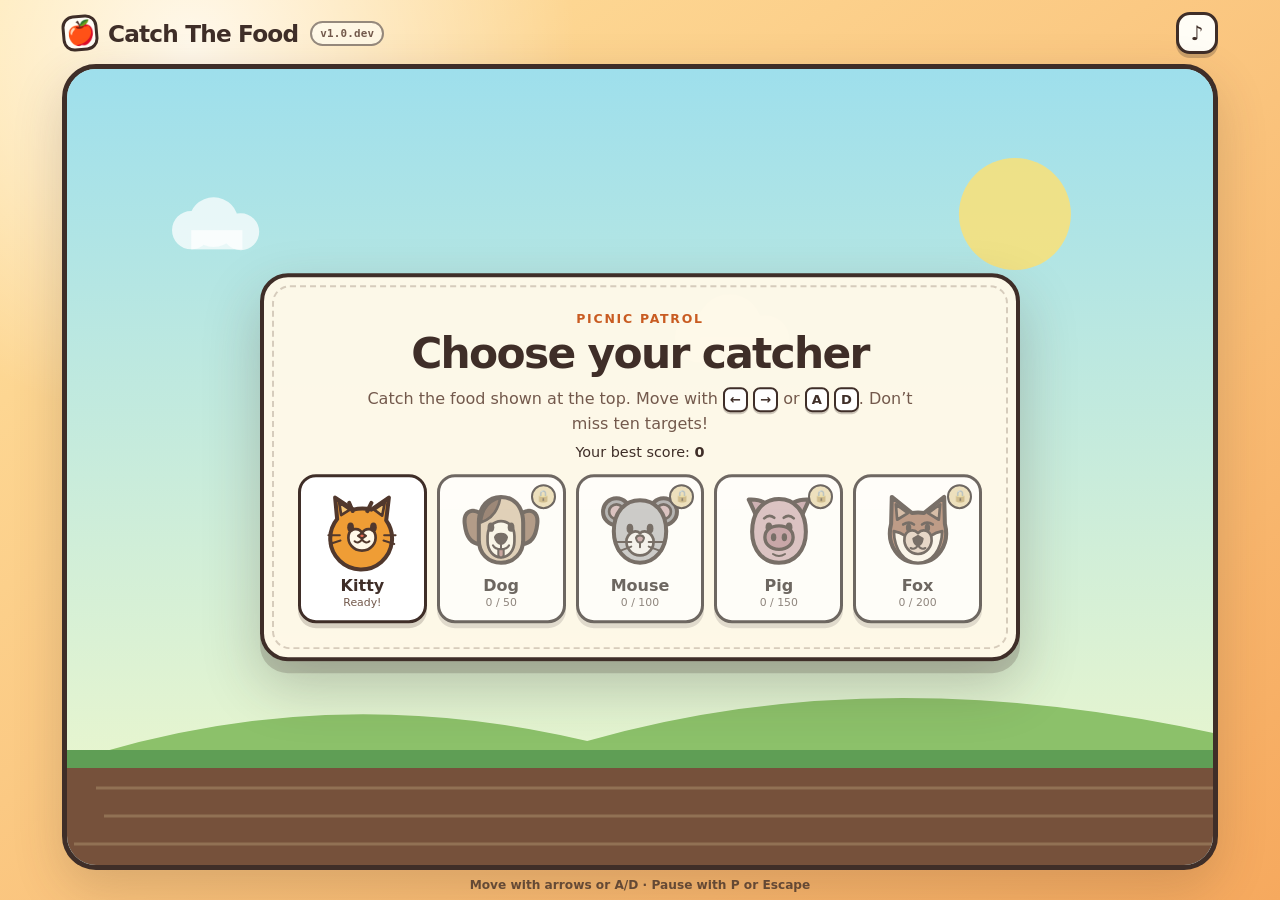
==== commit 519cc11b: "Display automatic game version" ====
--- a/catch-the-food/index.html
+++ b/catch-the-food/index.html
@@ -16,6 +16,7 @@
                 <span class="brand-mark" aria-hidden="true">🍎</span>
                 <span>Catch The Food</span>
             </a>
+            <span class="version-badge" id="gameVersion" aria-label="Game version">v1.0.dev</span>
             <div class="topbar-actions">
                 <button class="icon-button" id="pauseButton" type="button" aria-label="Pause game" hidden>
                     <span aria-hidden="true">Ⅱ</span>
@@ -88,6 +89,7 @@
         <p class="sr-only" id="liveStatus" aria-live="polite" aria-atomic="true"></p>
     </main>
 
+    <script src="version.js" defer></script>
     <script src="game.js" defer></script>
 </body>
 </html>
--- a/catch-the-food/styles.css
+++ b/catch-the-food/styles.css
@@ -92,6 +92,19 @@
     transform: rotate(-5deg);
 }
 
+.version-badge {
+    margin-right: auto;
+    padding: 4px 8px;
+    border: 2px solid rgba(63, 46, 40, 0.55);
+    border-radius: 999px;
+    color: var(--ink-soft);
+    background: rgba(255, 253, 246, 0.62);
+    font-family: ui-monospace, "SFMono-Regular", Consolas, monospace;
+    font-size: 0.68rem;
+    font-weight: 800;
+    letter-spacing: 0.02em;
+}
+
 .topbar-actions {
     display: flex;
     gap: 8px;
@@ -124,6 +137,22 @@
     background: var(--sky);
     box-shadow: var(--shadow), inset 0 0 0 3px rgba(255, 255, 255, 0.55);
     isolation: isolate;
+    touch-action: manipulation;
+    -webkit-touch-callout: none;
+    -webkit-user-select: none;
+    user-select: none;
+}
+
+.game-frame * {
+    -webkit-touch-callout: none;
+    -webkit-user-select: none;
+    user-select: none;
+}
+
+.game-frame img {
+    -webkit-user-drag: none;
+    user-drag: none;
+    pointer-events: none;
 }
 
 #gameCanvas {
@@ -551,6 +580,11 @@
         height: 32px;
     }
 
+    .version-badge {
+        padding: 3px 6px;
+        font-size: 0.6rem;
+    }
+
     .icon-button {
         width: 38px;
         height: 38px;
